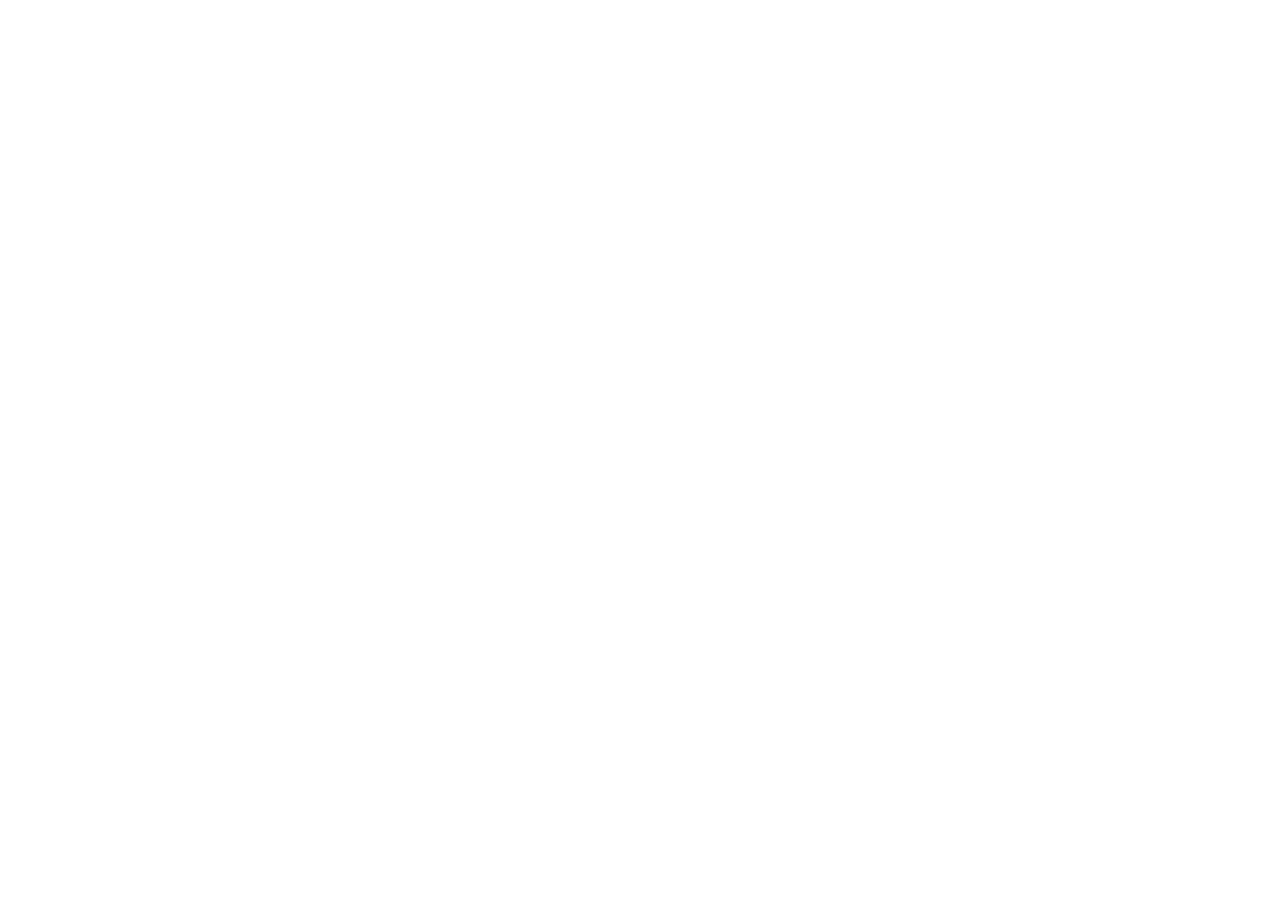
==== FrontEnd/About.html @ 867f2340 "more taskbar stuff" ====
<!DOCTYPE html>
<html
<head>
    <meta charset="utf-8" />
    <meta name="author" content="Evan Zhou" />
    <title>About Us</title>
    <meta name="viewport" content="width=device-width, initial-scale=1.0" />
    <!-- Bootstrap CSS -->
    <link
      href="https://cdn.jsdelivr.net/npm/bootstrap@5.3.0-alpha3/dist/css/bootstrap.min.css"
      rel="stylesheet"
    />
</head>
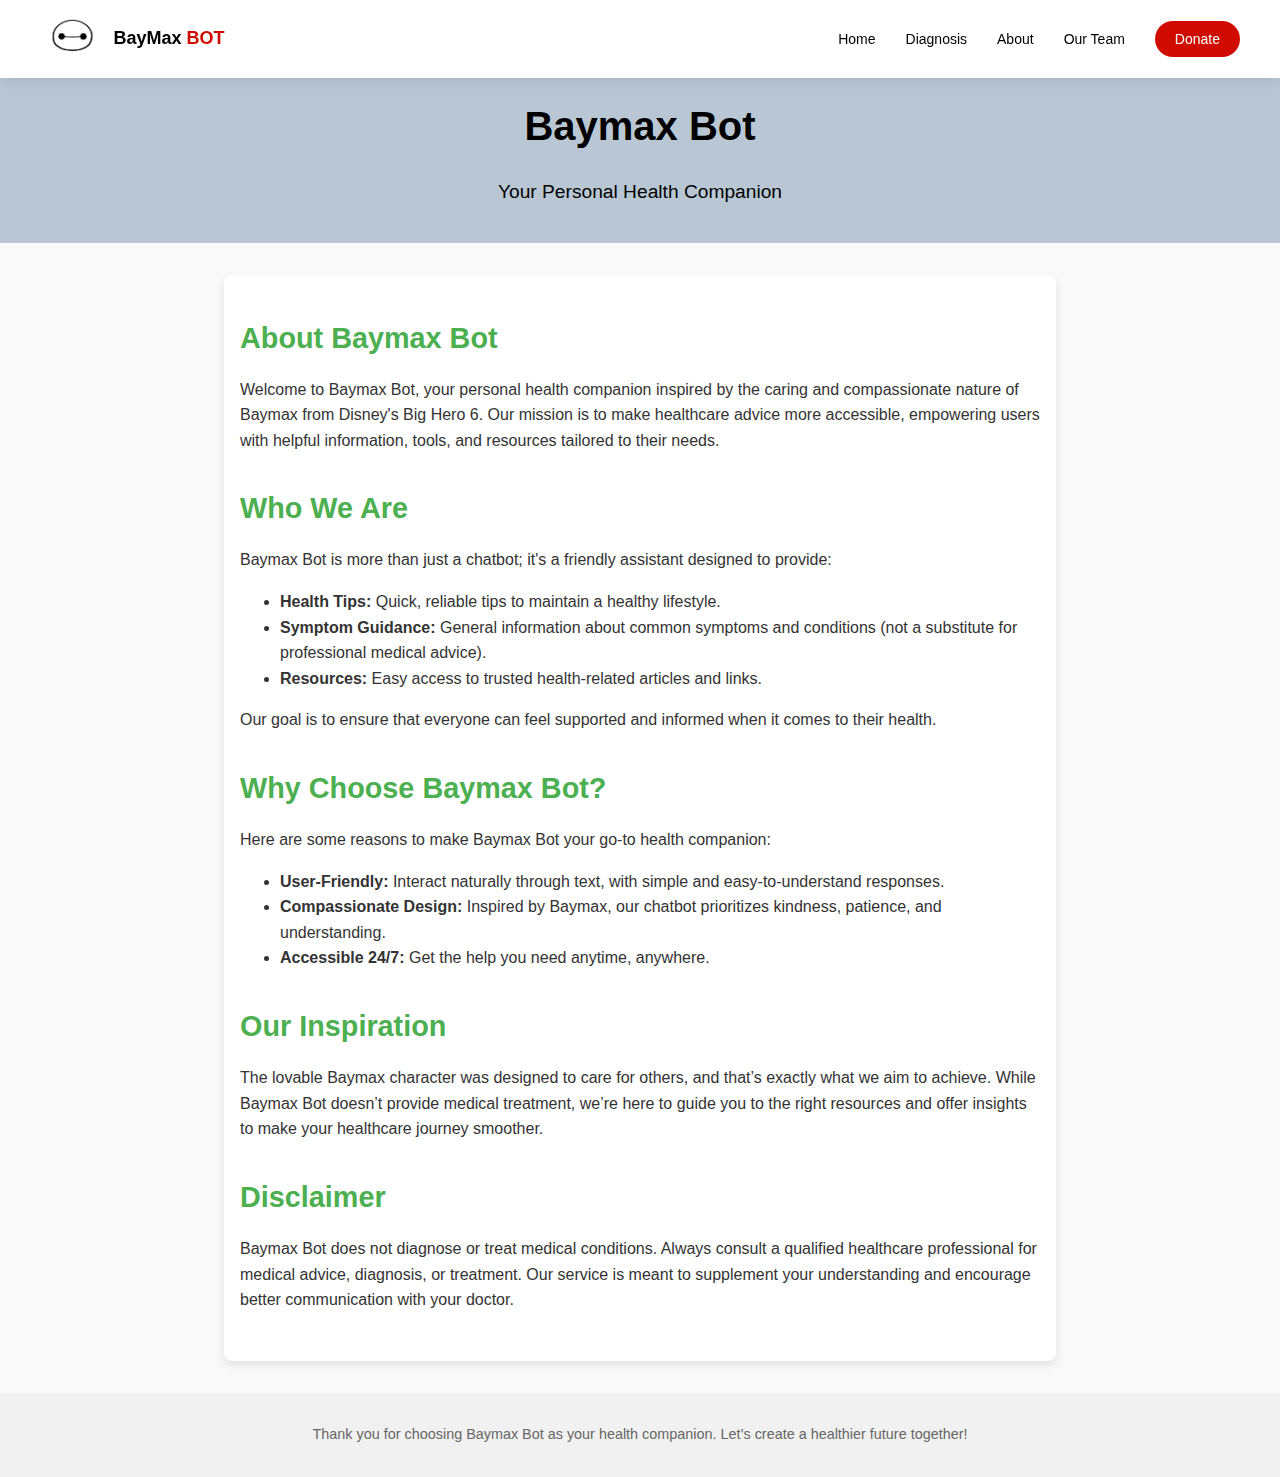
==== commit 0c4c6e98: "changed taskbar" ====
--- a/FrontEnd/About.html
+++ b/FrontEnd/About.html
@@ -1,13 +1,123 @@
 <!DOCTYPE html>
-<html
+<html lang="en">
 <head>
-    <meta charset="utf-8" />
-    <meta name="author" content="Evan Zhou" />
-    <title>About Us</title>
-    <meta name="viewport" content="width=device-width, initial-scale=1.0" />
-    <!-- Bootstrap CSS -->
-    <link
-      href="https://cdn.jsdelivr.net/npm/bootstrap@5.3.0-alpha3/dist/css/bootstrap.min.css"
-      rel="stylesheet"
-    />
-</head>+    <meta charset="UTF-8">
+    <meta name="viewport" content="width=device-width, initial-scale=1.0">
+    <title>Baymax Bot</title>
+    <style>
+        body {
+            font-family: Arial, sans-serif;
+            margin: 0;
+            padding: 0;
+            background-color: #f9f9f9;
+            color: #333;
+            line-height: 1.6;
+        }
+        header {
+            background-color: #b9c7d4;
+            color: rgb(0, 0, 0);
+            padding: 1rem 0;
+            text-align: center;
+        }
+        header h1 {
+            margin: 0;
+            font-size: 2.5rem;
+        }
+        header p {
+            font-size: 1.2rem;
+        }
+        main {
+            max-width: 800px;
+            margin: 2rem auto;
+            padding: 1rem;
+            background: white;
+            box-shadow: 0 4px 8px rgba(0, 0, 0, 0.1);
+            border-radius: 8px;
+        }
+        section {
+            margin-bottom: 2rem;
+        }
+        section h2 {
+            color: #4CAF50;
+            font-size: 1.8rem;
+            margin-bottom: 0.5rem;
+        }
+        footer {
+            text-align: center;
+            padding: 1rem;
+            background: #f1f1f1;
+            color: #666;
+            font-size: 0.9rem;
+            margin-top: 2rem;
+        }
+    </style>
+</head>
+<body>
+  <div id="navbar-placeholder"></div>
+    <header>
+        <h1>Baymax Bot</h1>
+        <p>Your Personal Health Companion</p>
+    </header>
+    <main>
+        <section>
+            <h2>About Baymax Bot</h2>
+            <p>Welcome to Baymax Bot, your personal health companion inspired by the caring and compassionate nature of Baymax from Disney's Big Hero 6. Our mission is to make healthcare advice more accessible, empowering users with helpful information, tools, and resources tailored to their needs.</p>
+        </section>
+        <section>
+            <h2>Who We Are</h2>
+            <p>Baymax Bot is more than just a chatbot; it's a friendly assistant designed to provide:</p>
+            <ul>
+                <li><strong>Health Tips:</strong> Quick, reliable tips to maintain a healthy lifestyle.</li>
+                <li><strong>Symptom Guidance:</strong> General information about common symptoms and conditions (not a substitute for professional medical advice).</li>
+                <li><strong>Resources:</strong> Easy access to trusted health-related articles and links.</li>
+            </ul>
+            <p>Our goal is to ensure that everyone can feel supported and informed when it comes to their health.</p>
+        </section>
+        <section>
+            <h2>Why Choose Baymax Bot?</h2>
+            <p>Here are some reasons to make Baymax Bot your go-to health companion:</p>
+            <ul>
+                <li><strong>User-Friendly:</strong> Interact naturally through text, with simple and easy-to-understand responses.</li>
+                <li><strong>Compassionate Design:</strong> Inspired by Baymax, our chatbot prioritizes kindness, patience, and understanding.</li>
+                <li><strong>Accessible 24/7:</strong> Get the help you need anytime, anywhere.</li>
+            </ul>
+        </section>
+        <section>
+            <h2>Our Inspiration</h2>
+            <p>The lovable Baymax character was designed to care for others, and that’s exactly what we aim to achieve. While Baymax Bot doesn’t provide medical treatment, we’re here to guide you to the right resources and offer insights to make your healthcare journey smoother.</p>
+        </section>
+        <section>
+            <h2>Disclaimer</h2>
+            <p>Baymax Bot does not diagnose or treat medical conditions. Always consult a qualified healthcare professional for medical advice, diagnosis, or treatment. Our service is meant to supplement your understanding and encourage better communication with your doctor.</p>
+        </section>
+    </main>
+    <footer>
+        <p>Thank you for choosing Baymax Bot as your health companion. Let’s create a healthier future together!</p>
+    </footer>
+    <script>
+      document.addEventListener("DOMContentLoaded", () => {
+        const navbarPlaceholder = document.getElementById("navbar-placeholder");
+        const navbarPath = "Components/NBar/Navbar.html";
+    
+    
+        fetch(navbarPath)
+          .then((response) => {
+            console.log("Response status:", response.status);
+            if (!response.ok) {
+              throw new Error(`Failed to fetch: ${response.statusText}`);
+            }
+            return response.text();
+          })
+          .then((data) => {
+            console.log("Navbar content successfully fetched.");
+            navbarPlaceholder.innerHTML = data;
+          })
+          .catch((err) => {
+            console.error("Error loading navbar:", err);
+            navbarPlaceholder.innerHTML =
+              "<p>Failed to load navbar. Please try again later.</p>";
+          });
+      });
+    </script>
+</body>
+</html>
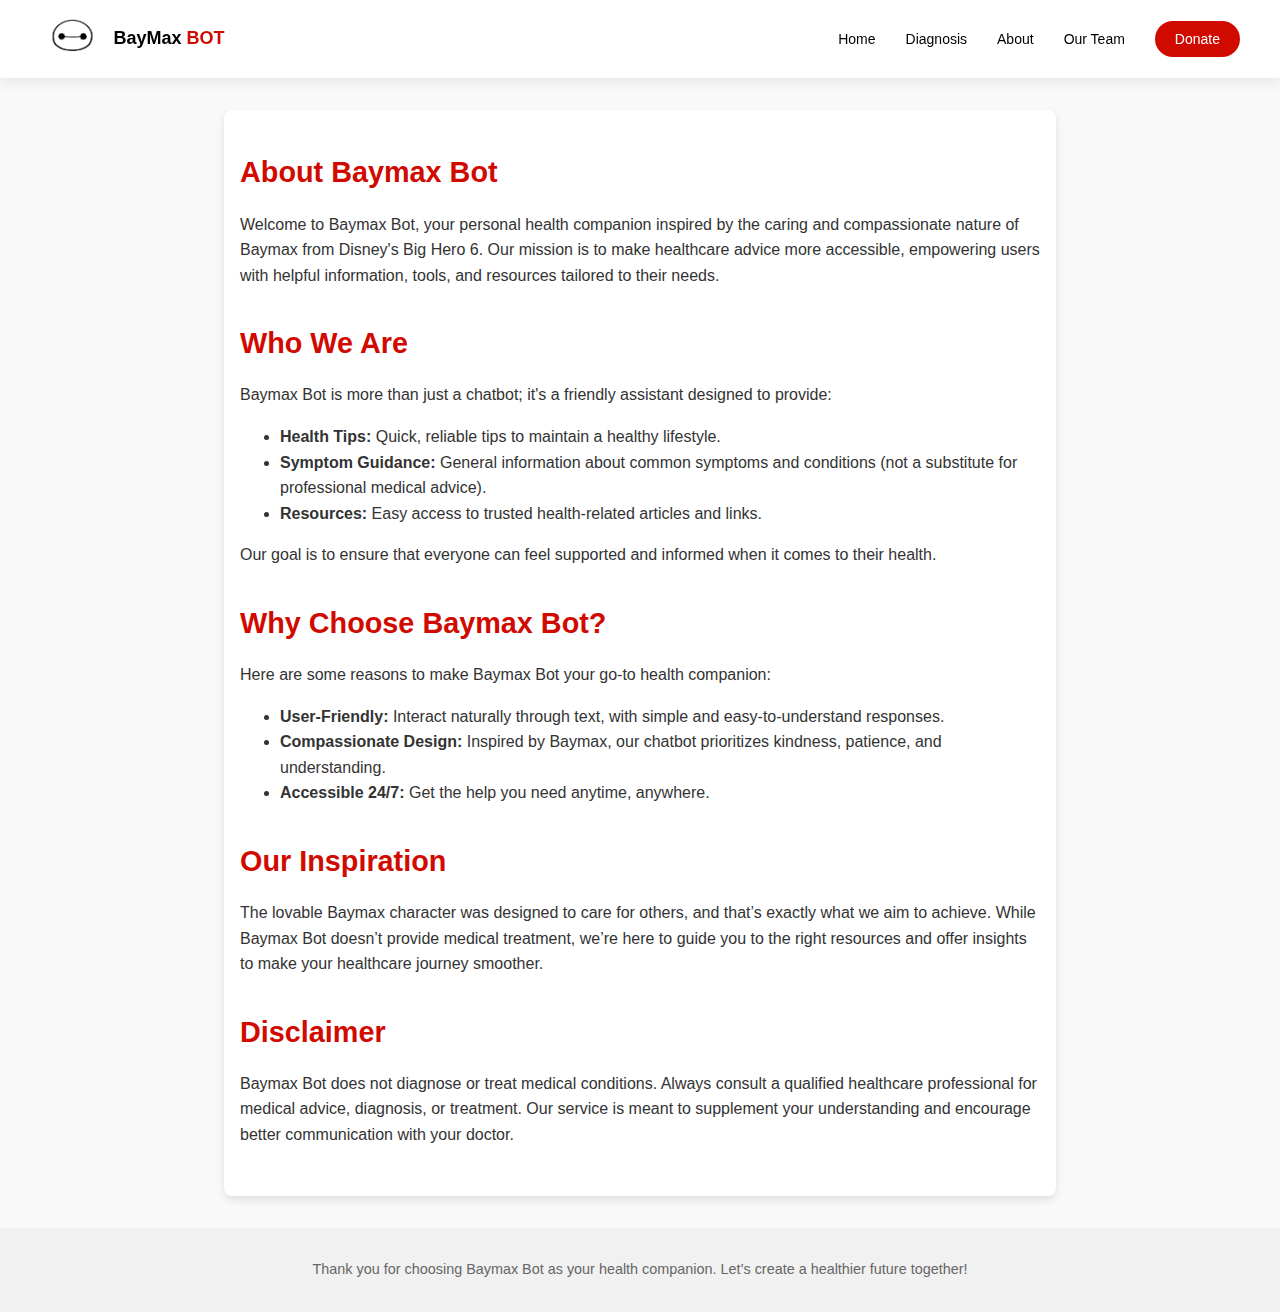
==== commit 71413670: "Update About.html" ====
--- a/FrontEnd/About.html
+++ b/FrontEnd/About.html
@@ -38,7 +38,7 @@
             margin-bottom: 2rem;
         }
         section h2 {
-            color: #4CAF50;
+            color: #d10a00;
             font-size: 1.8rem;
             margin-bottom: 0.5rem;
         }
@@ -54,10 +54,6 @@
 </head>
 <body>
   <div id="navbar-placeholder"></div>
-    <header>
-        <h1>Baymax Bot</h1>
-        <p>Your Personal Health Companion</p>
-    </header>
     <main>
         <section>
             <h2>About Baymax Bot</h2>
